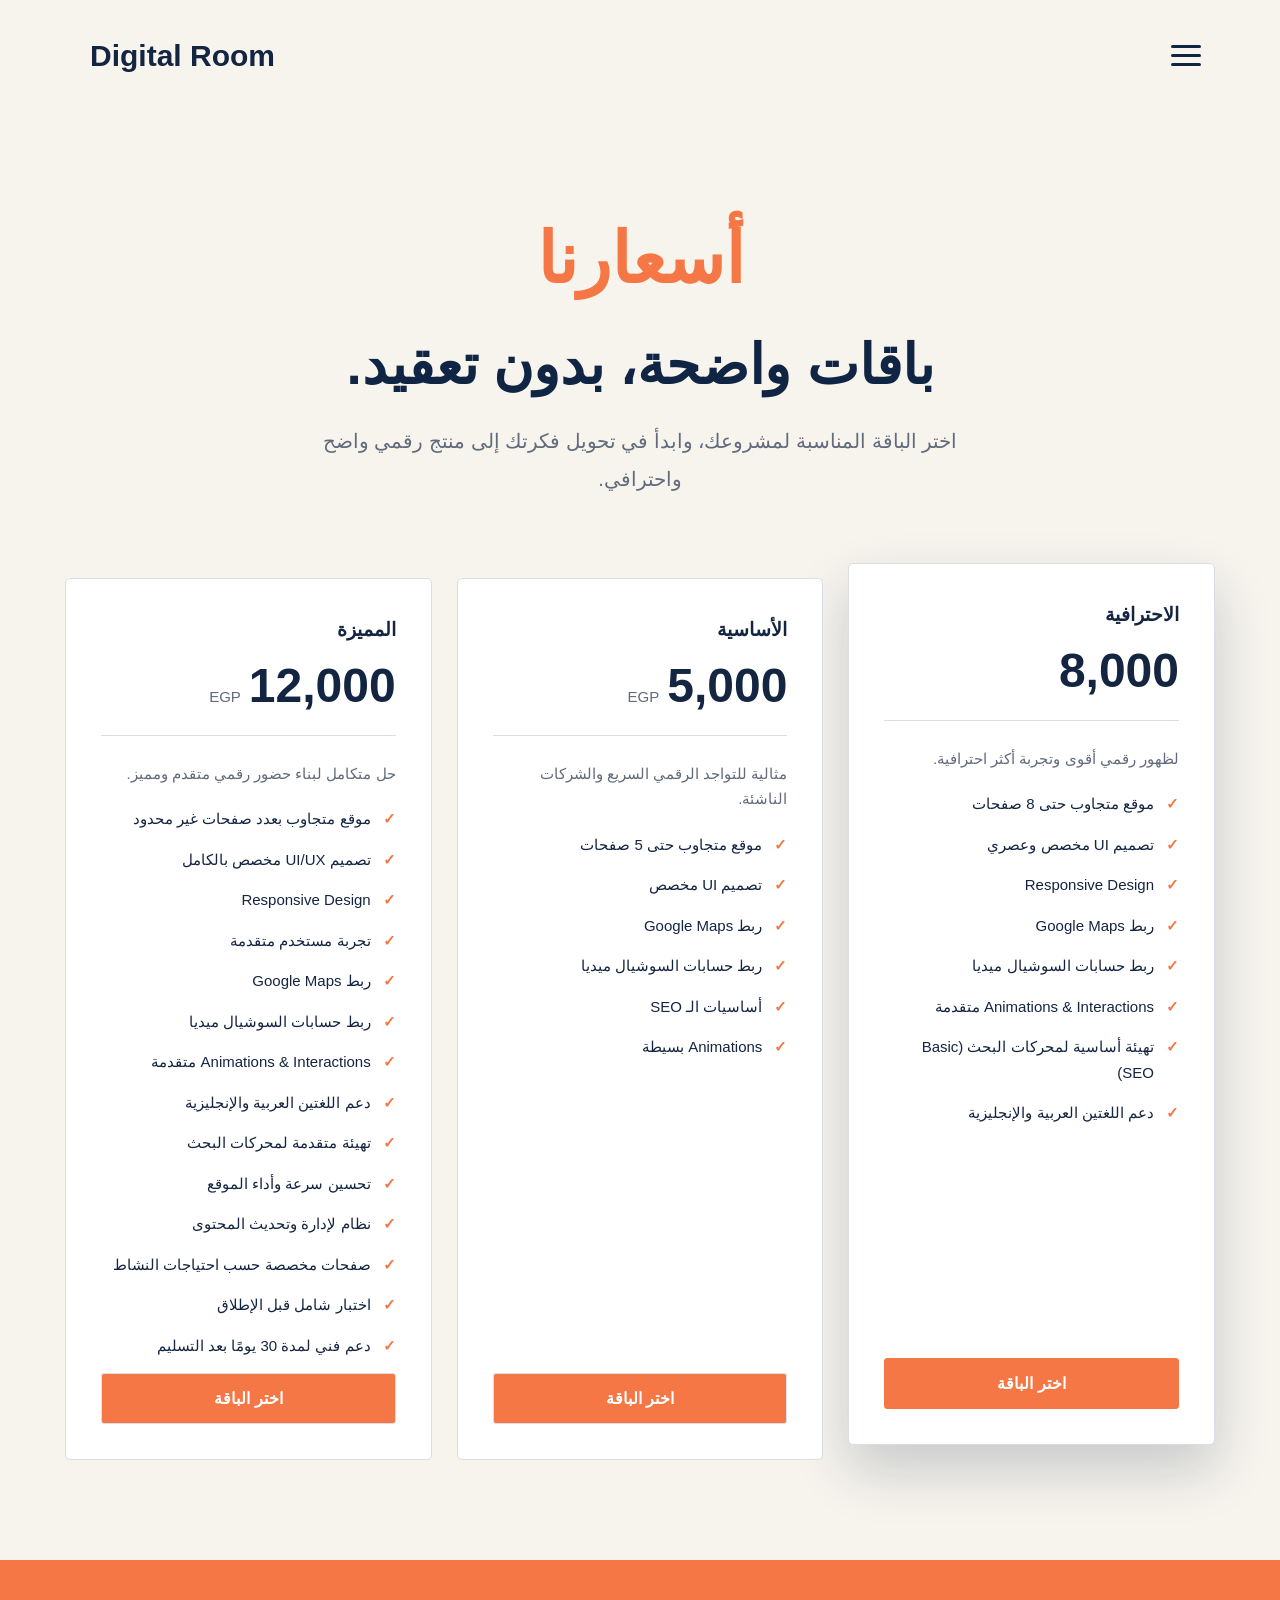
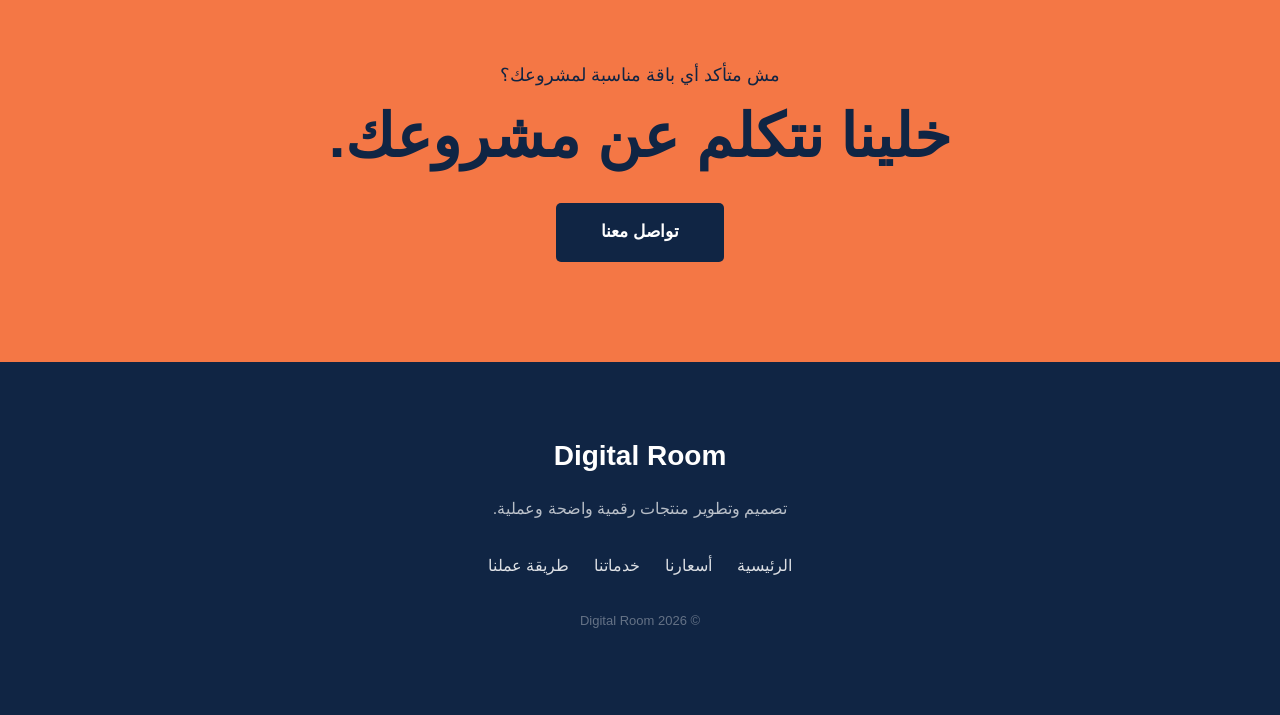
==== price.html @ cd864016 "Add files via upload" ====
<!DOCTYPE html>
<html lang="ar" dir="rtl">

<head>

    <meta charset="UTF-8">

    <meta
        name="viewport"
        content="width=device-width, initial-scale=1.0"
    >

    <title>الأسعار — Digital Room</title>

    <link
        rel="stylesheet"
        href="price.css"
    >

</head>


<body class="pricing-page">


    <header class="pricing-header">

        <div class="pricing-nav">

            <a
                href="index.html"
                class="logo"
            >
                Digital Room
            </a>


            <button
                class="menu-btn"
                id="menuBtn"
                aria-label="فتح القائمة"
            >

                <span></span>
                <span></span>
                <span></span>

            </button>

        </div>


        <nav
            class="mobile-menu"
            id="mobileMenu"
        >

            <a href="index.html">
                الرئيسية
            </a>

            <a href="index.html#services">
                خدماتنا
            </a>

            <a href="index.html#services">
                طريقة عملنا
            </a>

            <a href="price.html">
                أسعارنا
            </a>

            <a href="index.html#footer-social">
                تواصل معنا
            </a>

        </nav>

    </header>


    <main>


        <section class="pricing-hero">

            <p class="section-label">
                أسعارنا
            </p>


            <h1>
                باقات واضحة، بدون تعقيد.
            </h1>


            <p class="pricing-description">
                اختر الباقة المناسبة لمشروعك، وابدأ في تحويل فكرتك
                إلى منتج رقمي واضح واحترافي.
            </p>

        </section>


        <section class="pricing-section">

            <div class="pricing-container">


                <!-- الباقة الاحترافية - الأولى -->

                <article class="pricing-card featured">

                    <div class="card-top">

                        <span class="plan-name">
                            الاحترافية
                        </span>


                        <div class="price">

                            <strong>
                                8,000
                            </strong>

                            <span>
                                EGP
                            </span>

                        </div>

                    </div>


                    <div class="card-content">

                        <p class="card-description">
                            لظهور رقمي أقوى وتجربة أكثر احترافية.
                        </p>


                        <ul>

                            <li>
                                موقع متجاوب حتى 8 صفحات
                            </li>

                            <li>
                                تصميم UI مخصص وعصري
                            </li>

                            <li>
                                Responsive Design
                            </li>

                            <li>
                                ربط Google Maps
                            </li>

                            <li>
                                ربط حسابات السوشيال ميديا
                            </li>

                            <li>
                                Animations &amp; Interactions متقدمة
                            </li>

                            <li>
                                تهيئة أساسية لمحركات البحث (Basic SEO)
                            </li>

                            <li>
                                دعم اللغتين العربية والإنجليزية
                            </li>

                        </ul>

                    </div>


                    <button
                        class="plan-btn"
                        data-plan="الباقة الاحترافية"
                    >
                        اختر الباقة
                    </button>

                </article>


                <!-- الباقة الأساسية - الثانية -->

                <article class="pricing-card">

                    <div class="card-top">

                        <span class="plan-name">
                            الأساسية
                        </span>


                        <div class="price">

                            <strong>
                                5,000
                            </strong>

                            <span>
                                EGP
                            </span>

                        </div>

                    </div>


                    <div class="card-content">

                        <p class="card-description">
                            مثالية للتواجد الرقمي السريع والشركات الناشئة.
                        </p>


                        <ul>

                            <li>
                                موقع متجاوب حتى 5 صفحات
                            </li>

                            <li>
                                تصميم UI مخصص
                            </li>

                            <li>
                                ربط Google Maps
                            </li>

                            <li>
                                ربط حسابات السوشيال ميديا
                            </li>

                            <li>
                                أساسيات الـ SEO
                            </li>

                            <li>
                                Animations بسيطة
                            </li>

                        </ul>

                    </div>


                    <button
                        class="plan-btn"
                        data-plan="الباقة الأساسية"
                    >
                        اختر الباقة
                    </button>

                </article>


                <!-- الباقة المميزة - الثالثة -->

                <article class="pricing-card">

                    <div class="card-top">

                        <span class="plan-name">
                            المميزة
                        </span>


                        <div class="price">

                            <strong>
                                12,000
                            </strong>

                            <span>
                                EGP
                            </span>

                        </div>

                    </div>


                    <div class="card-content">

                        <p class="card-description">
                            حل متكامل لبناء حضور رقمي متقدم ومميز.
                        </p>


                        <ul>

                            <li>
                                موقع متجاوب بعدد صفحات غير محدود
                            </li>

                            <li>
                                تصميم UI/UX مخصص بالكامل
                            </li>

                            <li>
                                Responsive Design
                            </li>

                            <li>
                                تجربة مستخدم متقدمة
                            </li>

                            <li>
                                ربط Google Maps
                            </li>

                            <li>
                                ربط حسابات السوشيال ميديا
                            </li>

                            <li>
                                Animations &amp; Interactions متقدمة
                            </li>

                            <li>
                                دعم اللغتين العربية والإنجليزية
                            </li>

                            <li>
                                تهيئة متقدمة لمحركات البحث
                            </li>

                            <li>
                                تحسين سرعة وأداء الموقع
                            </li>

                            <li>
                                نظام لإدارة وتحديث المحتوى
                            </li>

                            <li>
                                صفحات مخصصة حسب احتياجات النشاط
                            </li>

                            <li>
                                اختبار شامل قبل الإطلاق
                            </li>

                            <li>
                                دعم فني لمدة 30 يومًا بعد التسليم
                            </li>

                        </ul>

                    </div>


                    <button
                        class="plan-btn"
                        data-plan="الباقة المميزة"
                    >
                        اختر الباقة
                    </button>

                </article>


            </div>

        </section>


        <section class="pricing-cta">

            <div>

                <p>
                    مش متأكد أي باقة مناسبة لمشروعك؟
                </p>


                <h2>
                    خلينا نتكلم عن مشروعك.
                </h2>


                <a
                    href="index.html#footer-social"
                    class="cta-button"
                >
                    تواصل معنا
                </a>

            </div>

        </section>


    </main>


    <footer class="pricing-footer">

        <h3>
            Digital Room
        </h3>


        <p>
            تصميم وتطوير منتجات رقمية واضحة وعملية.
        </p>


        <div class="footer-links">

            <a href="index.html">
                الرئيسية
            </a>

            <a href="price.html">
                أسعارنا
            </a>

            <a href="index.html#services">
                خدماتنا
            </a>

            <a href="index.html#process">
                طريقة عملنا
            </a>

        </div>


        <p class="copyright">
            © 2026 Digital Room
        </p>

    </footer>


    <div
        class="modal"
        id="planModal"
    >

        <div class="modal-box">


            <button
                class="close-modal"
                id="closeModal"
                aria-label="إغلاق"
            >
                ×
            </button>


            <p class="section-label">
                اختيارك
            </p>


            <h2 id="selectedPlan">
                الباقة
            </h2>


            <p>
                ممتاز! ابدأ معنا وسنتواصل معك لمناقشة تفاصيل مشروعك.
            </p>


            <a
                href="index.html#footer-social"
                class="modal-button"
            >
                تواصل معنا
            </a>

        </div>

    </div>


    <script src="price.js"></script>

</body>

</html>
---- price.css ----
:root {
    --navy: #102544;
    --navy-light: #19375f;
    --orange: #f47745;
    --cream: #f7f4ee;
    --card: #ffffff;
    --text: #142542;
    --muted: #626b7b;
    --border: #d9dde4;
}

.pricing-page {
    margin: 0;
    padding: 0;

    background: var(--cream);

    color: var(--text);

    font-family:
        Arial,
        "Tahoma",
        sans-serif;

    line-height: 1.7;
}

.pricing-page *,
.pricing-page *::before,
.pricing-page *::after {
    box-sizing: border-box;
}

.pricing-page a {
    text-decoration: none;
    color: inherit;
}

.pricing-page button {
    font-family: inherit;
}

.pricing-header {
    background: var(--cream);

    position: relative;
    z-index: 50;
}

.pricing-nav {
    max-width: 1200px;

    margin: auto;

    min-height: 110px;

    padding: 0 30px;

    display: flex;

    align-items: center;

    justify-content: space-between;

    direction: ltr;
}

.logo {
    font-size: 30px;

    font-weight: 800;

    color: var(--navy);
    margin-left: 20px;
}

.menu-btn {
    width: 48px;
    height: 48px;

    border: 0;

    background: transparent;

    cursor: pointer;

    display: flex;

    flex-direction: column;

    justify-content: center;

    gap: 6px;

    align-items: center;
}

.menu-btn span {
    width: 30px;
    height: 3px;

    background: var(--navy);

    border-radius: 5px;

    transition: .3s;
}

.menu-btn.active span:nth-child(1) {
    transform: translateY(9px) rotate(45deg);
}

.menu-btn.active span:nth-child(2) {
    opacity: 0;
}

.menu-btn.active span:nth-child(3) {
    transform: translateY(-9px) rotate(-45deg);
}

.mobile-menu {
    position: absolute;

    top: 100%;

    right: 20px;

    width: 320px;
height: 320px;
    padding: 25px 30px 15px;

    background: var(--navy);

    border-radius: 18px;

    box-shadow:
        0 20px 50px rgba(0,0,0,.12);

    display: flex;

    flex-direction: column;

    gap: 8px;

    opacity: 0;

    visibility: hidden;

    transform: translateY(-15px);

    transition: .3s;
}

.mobile-menu.open {
    opacity: 1;

    visibility: visible;

    transform: translateY(0);
}

.mobile-menu a {
    padding: 12px 15px;
text-align: left;
font-weight: 800;
font-size: 20px;
    color: white;

    border-radius: 10px;

    font-size: 17px;
}

.mobile-menu a:hover {
    background: transparent;
}

.pricing-hero {
    max-width: 1000px;

    margin: auto;

    text-align: center;

    padding:
        90px 25px
        60px;
}

.section-label {
    color: var(--orange);

    font-size: 70px;

    font-weight: 700;

    margin: 0 0 15px;
}

.pricing-hero h1 {
    margin: 0;

    color: var(--navy);

    font-size: clamp(30px, 6vw, 55px);

    line-height: 1.15;

    font-weight: 800;
}

.pricing-description {
    max-width: 650px;

    margin:
        25px auto
        0;

    color: var(--muted);

    font-size: 20px;

    line-height: 1.9;
}

.pricing-section {
    padding:
        20px
        30px
        100px;
}

.pricing-container {
    max-width: 1150px;

    margin: auto;

    display: grid;

    grid-template-columns:
        repeat(3, 1fr);

    align-items: stretch;

    gap: 25px;
}

.pricing-card {
    position: relative;

    background: var(--card);

    border: 1px solid var(--border);

    border-radius: 5px;

    padding: 35px;

    min-height: 570px;

    display: flex;

    flex-direction: column;

    transition:
        transform .3s ease,
        box-shadow .3s ease;
}

.pricing-card:hover {
    transform: translateY(-8px);

    background: var(--navy);

    color: white;

    box-shadow:
        0 20px 45px rgba(16,37,68,.12);
}

.pricing-card.featured {
    background: white;

    color: var(--text);

    border:
        1px solid
        var(--border);

    transform: translateY(-15px);

    box-shadow:
        0 25px 55px rgba(16,37,68,.2);
}

.pricing-card.featured:hover {
    transform: translateY(-22px);
}

.popular {
    position: absolute;

    top: 20px;

    left: 20px;

    background: var(--orange);

    color: white;

    padding:
        5px
        12px;

    border-radius: 4px;

    font-size: 13px;

    font-weight: 700;
}

.card-top {
    padding-bottom: 25px;

    border-bottom: 1px solid var(--border);
}

.featured .card-top {
   border-bottom: 1px solid var(--border);
}

.plan-name {
    display: block;

    font-size: 19px;

    font-weight: 700;

    margin-bottom: 15px;
}

.price {
    display: flex;

    align-items: baseline;

    gap: 8px;
}

.price strong {
    font-size: 48px;

    line-height: 1;

    font-weight: 800;
}

.price span {
    color: var(--muted);

    font-size: 15px;
}

.featured .price span {
    color:
        rgba(255,255,255,.65);
}

.card-content {
    flex: 1;

    padding-top: 25px;
}

.card-description {
    color: var(--muted);

    font-size: 15px;

    margin:
        0
        0
        20px;

    opacity: 1;
    visibility: visible;
}

.featured .card-description {
    color: var(--muted);
    opacity: 1;
    visibility: visible;
}

.card-content ul {
    margin: 0;

    padding: 0;

    list-style: none;
}

.card-content li {
    position: relative;

    padding-right: 25px;

    margin-bottom: 15px;

    font-size: 15px;
}

.card-content li::before {
    content: "✓";

    position: absolute;

    right: 0;

    color: var(--orange);

    font-weight: 800;
}

.plan-btn {
    width: 100%;

    border: 1px solid var(--border);

    background: var(--orange);

    color: white;

    padding: 15px;

    font-size: 16px;

    font-weight: 700;

    cursor: pointer;

    border-radius: 3px;

    transition: .3s;
}

.plan-btn:hover {
    background: var(--navy);

    color: white;

    border-color: var(--navy);
}

.featured .plan-btn {
    background: var(--orange);

    border-color: var(--orange);

    color: white;
}

.featured .plan-btn:hover {
    background: white;

    color: var(--navy);
}

.pricing-cta {
    background: var(--orange);

    padding:
        100px
        30px;

    text-align: center;
}

.pricing-cta p {
    margin: 0 0 10px;

    color: var(--navy);

    font-size: 18px;
}

.pricing-cta h2 {
    margin:
        0
        0
        30px;

    color: var(--navy);

    font-size:
        clamp(35px, 5vw, 60px);

    line-height: 1.2;
}

.cta-button {
    display: inline-flex;

    align-items: center;

    justify-content: center;

    padding:
        15px
        45px;

    background: var(--navy);

    color: white;

    border-radius: 5px;

    font-size: 17px;

    font-weight: 700;

    transition: .3s;
}

.cta-button:hover {
    transform: translateY(-3px);

    box-shadow:
        0 10px 25px
        rgba(207, 208, 209, 0.25);
}

.pricing-footer {
    background: var(--navy);

    color: white;

    text-align: center;

    padding:
        70px
        30px;
}

.pricing-footer h3 {
    font-size: 28px;

    margin:
        0
        0
        10px;
}

.pricing-footer > p {
    color:
        rgba(255,255,255,.7);
}

.footer-links {
    display: flex;

    justify-content: center;

    flex-wrap: wrap;

    gap: 25px;

    margin:
        30px
        0;
}

.footer-links a {
    color:
        rgba(255,255,255,.85);
}

.footer-links a:hover {
    color: var(--orange);
}

.copyright {
    font-size: 13px;

    opacity: .5;
}

.modal {
    position: fixed;

    inset: 0;

    background:
        rgba(8,20,38,.7);

    display: flex;

    align-items: center;

    justify-content: center;

    padding: 20px;

    opacity: 0;

    visibility: hidden;

    transition: .3s;

    z-index: 100;
}

.modal.show {
    opacity: 1;

    visibility: visible;
}

.modal-box {
    position: relative;

    width: 100%;

    max-width: 480px;

    background: var(--cream);

    border-radius: 20px;

    padding: 50px 35px;

    text-align: center;

    transform: translateY(20px);

    transition: .3s;
}

.modal.show .modal-box {
    transform: translateY(0);
}

.modal-box h2 {
    color: var(--navy);

    font-size: 35px;

    margin: 10px 0;
}

.modal-box p:not(.section-label) {
    color: var(--muted);

    font-size: 17px;

    margin-bottom: 25px;
}

.close-modal {
    position: absolute;

    top: 15px;

    left: 20px;

    width: 40px;

    height: 40px;

    border: 0;

    background: transparent;

    font-size: 30px;

    cursor: pointer;

    color: var(--navy);
}

.modal-button {
    display: inline-block;

    background: var(--orange);

    color: white;

    padding:
        13px
        35px;

    border-radius: 5px;

    font-weight: 700;
}

@media (max-width: 900px) {

    .pricing-container {
        grid-template-columns: 1fr;

        max-width: 550px;
    }

    .pricing-card.featured {
        transform: none;

        order: -1;
    }

    .pricing-card.featured:hover {
        transform: translateY(-8px);
    }

}

@media (max-width: 600px) {

    .pricing-nav {
        min-height: 85px;

        padding:
            0
            20px;

        direction: ltr;
    }

    .logo {
        font-size: 25px;
    }

    .pricing-hero {
        padding:
            60px
            20px
            40px;
    }

    .pricing-hero h1 {
        font-size: 40px;
    }

    .pricing-description {
        font-size: 16px;
    }

    .pricing-section {
        padding:
            10px
            20px
            70px;
    }

    .pricing-card {
        padding: 28px;

        min-height: auto;
    }

    .price strong {
        font-size: 42px;
    }

    .pricing-cta {
        padding:
            75px
            20px;
    }

    .pricing-footer {
        padding:
            55px
            20px;
    }

}

.cta-button,
.cta-button:hover,
.cta-button:focus,
.cta-button:active {
    color: #fff !important;
    text-decoration: none;
}
.pricing-card.featured:hover {
    background: var(--navy);
    color: white;
    transform: translateY(-8px);
}

.pricing-card.featured:hover .card-description {
    color: white;
}

.pricing-card.featured:hover .price span {
    color: rgba(255,255,255,.7);
}

.pricing-card.featured:hover .card-top {
    border-color: rgba(255,255,255,.18);
}
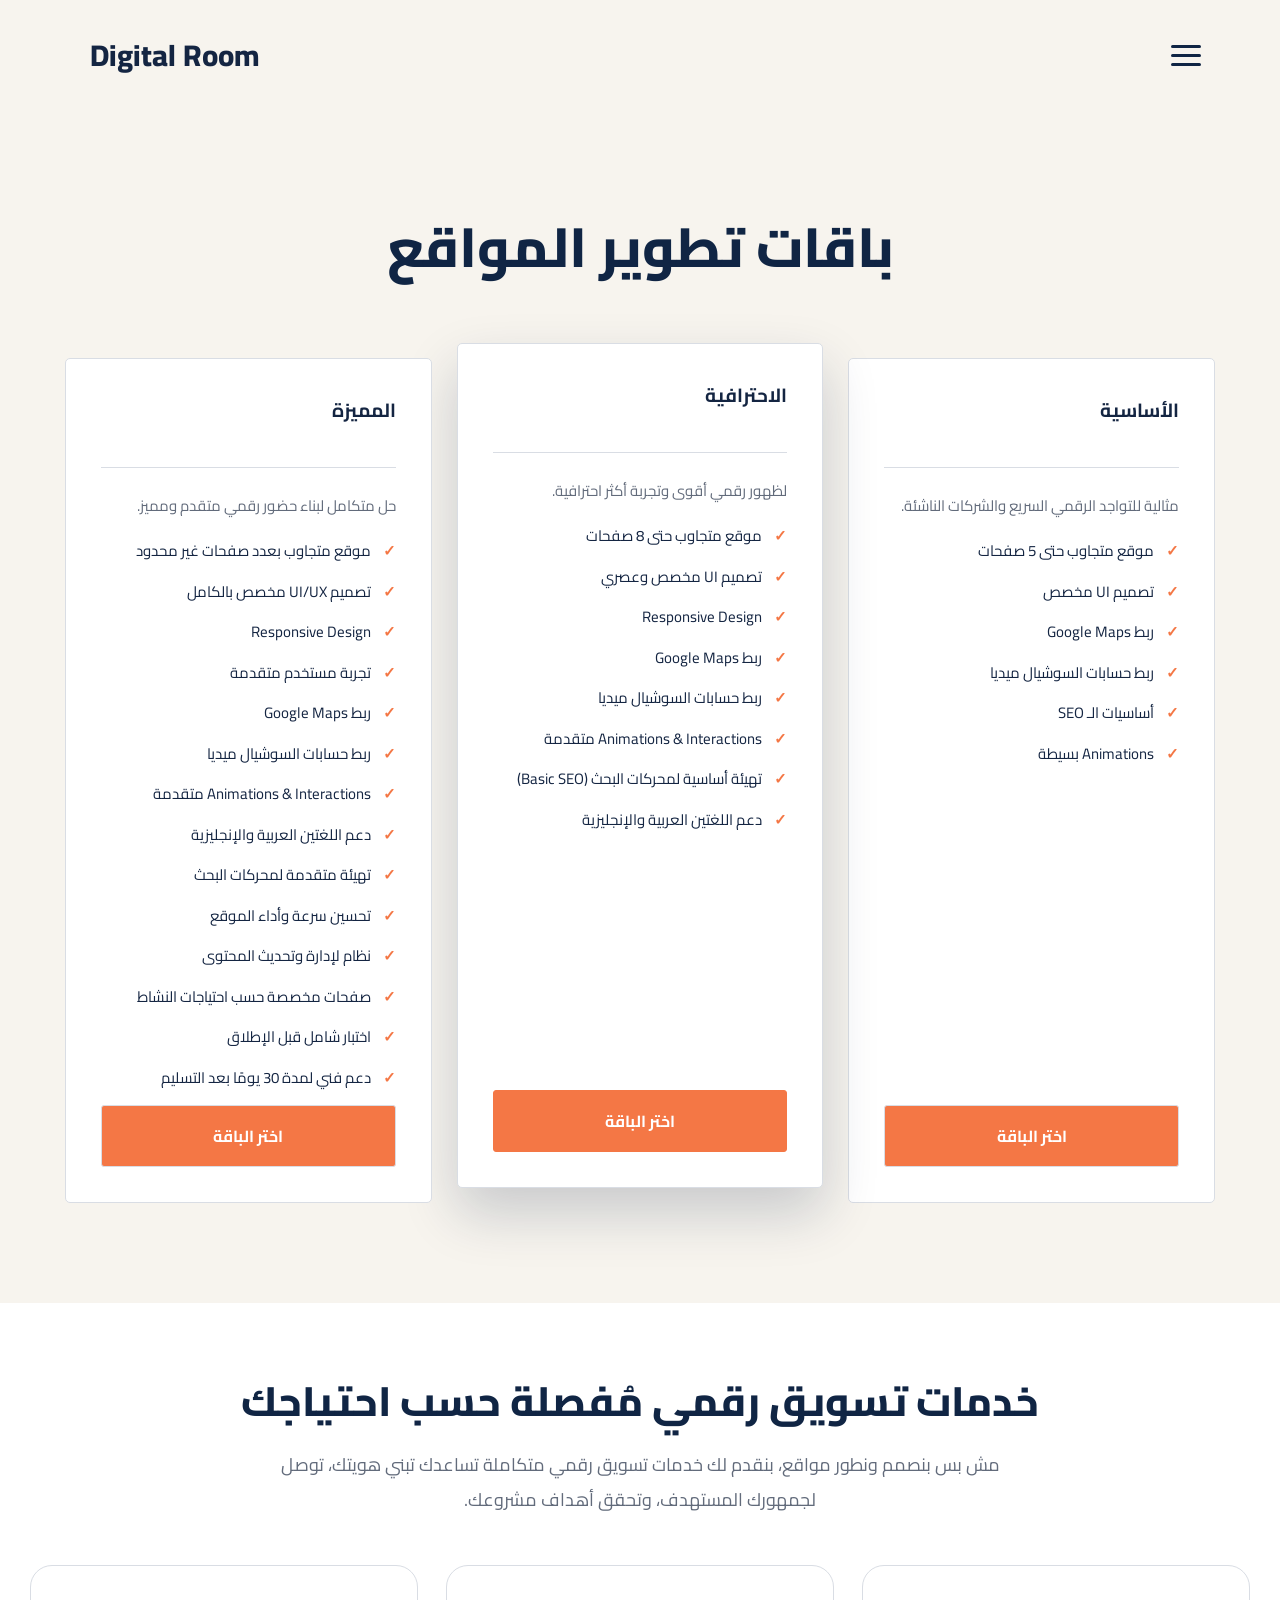
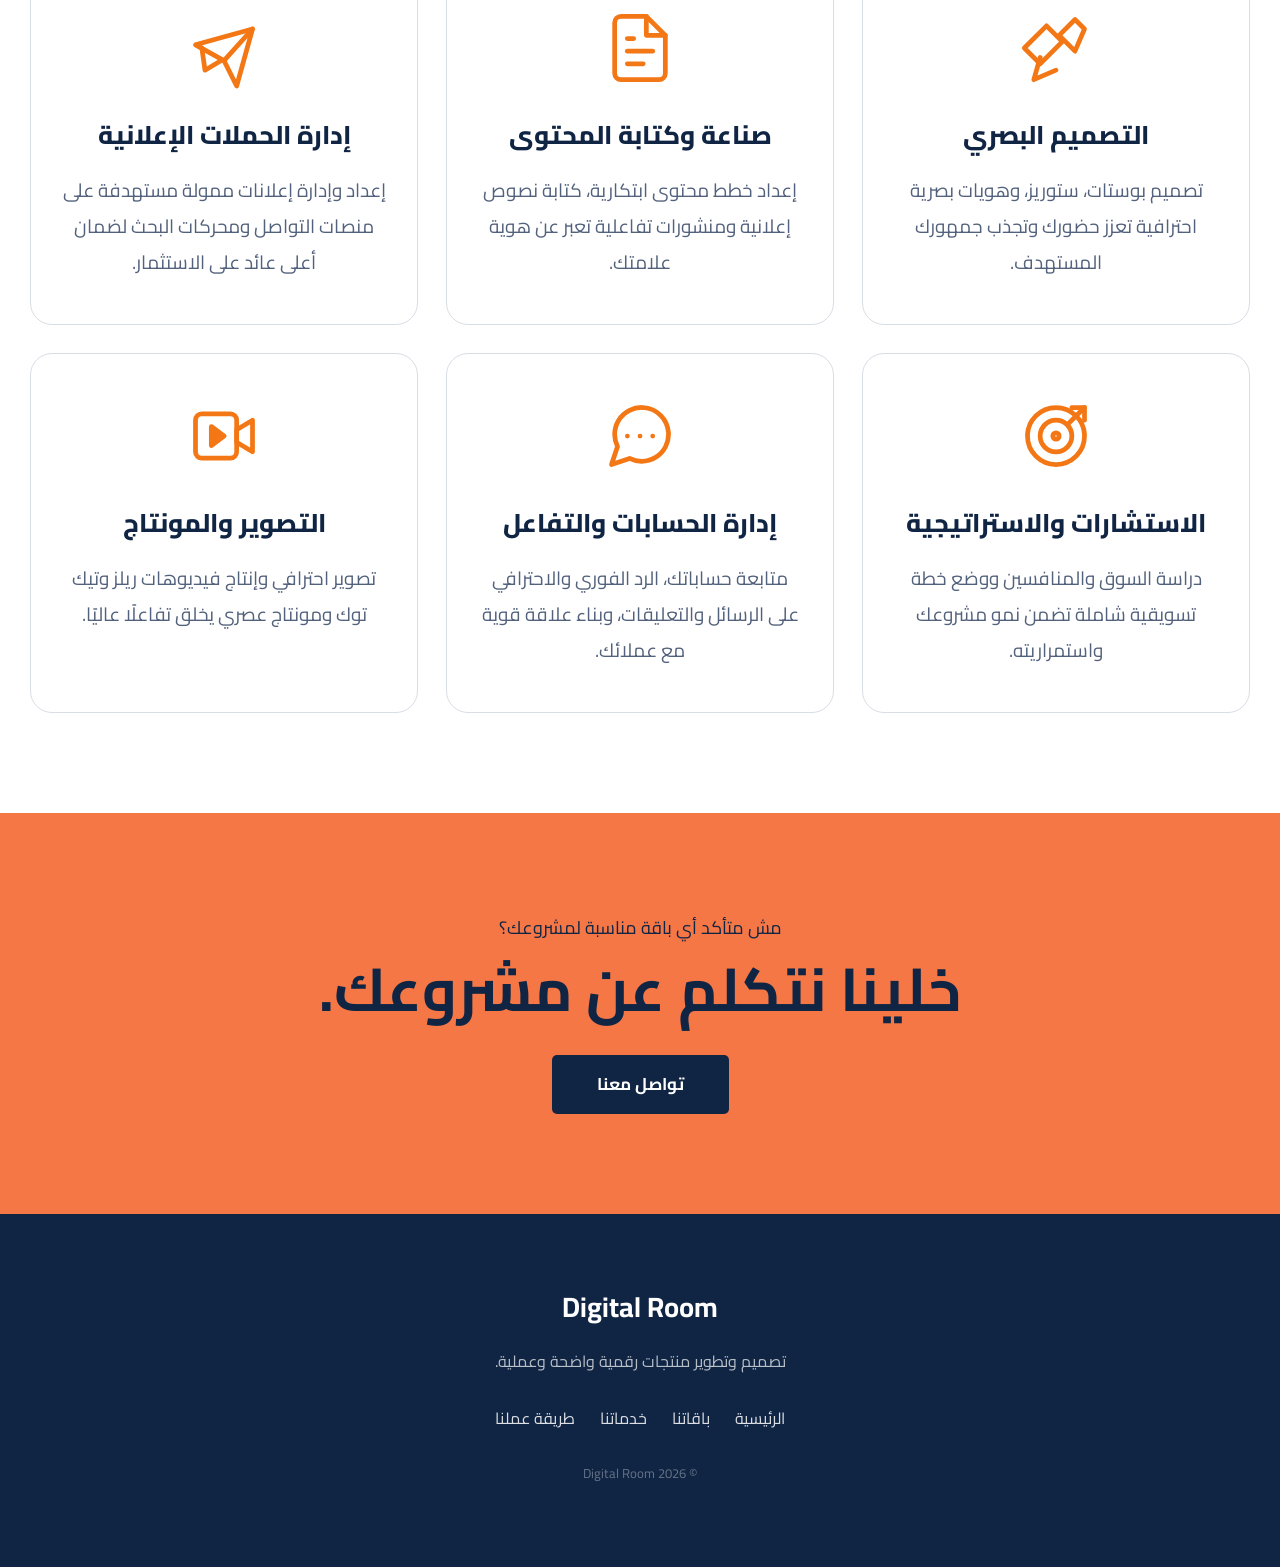
==== commit 992dbe22: "Update price.html" ====
--- a/price.html
+++ b/price.html
@@ -1,457 +1,316 @@
 <!DOCTYPE html>
 <html lang="ar" dir="rtl">
-
 <head>
-
     <meta charset="UTF-8">
-
-    <meta
-        name="viewport"
-        content="width=device-width, initial-scale=1.0"
+    <meta name="viewport" content="width=device-width, initial-scale=1.0">
+    <title>الباقات — Digital Room</title>
+    <!-- نفس الخط الموجود في الصفحة الرئيسية: Cairo -->
+    <link rel="preconnect" href="https://fonts.googleapis.com">
+    <link rel="preconnect" href="https://fonts.gstatic.com" crossorigin>
+    <link
+        href="https://fonts.googleapis.com/css2?family=Cairo:wght@400;500;600;700;800;900&display=swap"
+        rel="stylesheet"
     >
-
-    <title>الأسعار — Digital Room</title>
-
-    <link
-        rel="stylesheet"
-        href="price.css"
-    >
-
+    <link rel="stylesheet" href="price.css">
+    <!-- توحيد الخط في الصفحة كلها -->
+    <style>
+        .pricing-page,
+        .pricing-page * {
+            font-family: 'Cairo', sans-serif;
+        }
+    </style>
 </head>
-
-
 <body class="pricing-page">
-
-
+    <!-- Header -->
     <header class="pricing-header">
-
         <div class="pricing-nav">
-
-            <a
-                href="index.html"
-                class="logo"
-            >
+            <a href="index.html" class="logo">
                 Digital Room
             </a>
-
-
             <button
                 class="menu-btn"
                 id="menuBtn"
                 aria-label="فتح القائمة"
+                aria-expanded="false"
             >
-
                 <span></span>
                 <span></span>
                 <span></span>
-
             </button>
-
         </div>
-
-
-        <nav
-            class="mobile-menu"
-            id="mobileMenu"
-        >
-
-            <a href="index.html">
-                الرئيسية
-            </a>
-
-            <a href="index.html#services">
-                خدماتنا
-            </a>
-
-            <a href="index.html#services">
-                طريقة عملنا
-            </a>
-
-            <a href="price.html">
-                أسعارنا
-            </a>
-
-            <a href="index.html#footer-social">
-                تواصل معنا
-            </a>
-
+        <nav class="mobile-menu" id="mobileMenu">
+            <a href="index.html">الرئيسية</a>
+            <a href="index.html#services">خدماتنا</a>
+            <a href="index.html#process">طريقة عملنا</a>
+            <a href="price.html">باقاتنا</a>
+            <a href="index.html#footer-social">تواصل معنا</a>
         </nav>
-
     </header>
-
-
     <main>
-
-
+        <!-- عنوان صفحة الباقات -->
         <section class="pricing-hero">
-
-            <p class="section-label">
-                أسعارنا
-            </p>
-
-
+            <p class="section-label"></p>
             <h1>
-                باقات واضحة، بدون تعقيد.
+                باقات تطوير المواقع
             </h1>
-
-
-            <p class="pricing-description">
-                اختر الباقة المناسبة لمشروعك، وابدأ في تحويل فكرتك
-                إلى منتج رقمي واضح واحترافي.
-            </p>
-
         </section>
-
-
+        <!-- باقات تطوير المواقع -->
         <section class="pricing-section">
-
             <div class="pricing-container">
-
-
-                <!-- الباقة الاحترافية - الأولى -->
-
+                <!-- الباقة الأساسية -->
+                <article class="pricing-card">
+                    <div class="card-top">
+                        <span class="plan-name">الأساسية</span>
+                    </div>
+                    <div class="card-content">
+                        <p class="card-description">
+                            مثالية للتواجد الرقمي السريع والشركات الناشئة.
+                        </p>
+                        <ul>
+                            <li>موقع متجاوب حتى 5 صفحات</li>
+                            <li>تصميم UI مخصص</li>
+                            <li>ربط Google Maps</li>
+                            <li>ربط حسابات السوشيال ميديا</li>
+                            <li>أساسيات الـ SEO</li>
+                            <li>Animations بسيطة</li>
+                        </ul>
+                    </div>
+                    <button class="plan-btn" data-plan="الباقة الأساسية">
+                        اختر الباقة
+                    </button>
+                </article>
+                <!-- الباقة الاحترافية -->
                 <article class="pricing-card featured">
-
                     <div class="card-top">
-
-                        <span class="plan-name">
-                            الاحترافية
-                        </span>
-
-
-                        <div class="price">
-
-                            <strong>
-                                8,000
-                            </strong>
-
-                            <span>
-                                EGP
-                            </span>
-
-                        </div>
-
-                    </div>
-
-
+                        <span class="plan-name">الاحترافية</span>
+                    </div>
                     <div class="card-content">
-
                         <p class="card-description">
                             لظهور رقمي أقوى وتجربة أكثر احترافية.
                         </p>
-
-
                         <ul>
-
-                            <li>
-                                موقع متجاوب حتى 8 صفحات
-                            </li>
-
-                            <li>
-                                تصميم UI مخصص وعصري
-                            </li>
-
-                            <li>
-                                Responsive Design
-                            </li>
-
-                            <li>
-                                ربط Google Maps
-                            </li>
-
-                            <li>
-                                ربط حسابات السوشيال ميديا
-                            </li>
-
-                            <li>
-                                Animations &amp; Interactions متقدمة
-                            </li>
-
-                            <li>
-                                تهيئة أساسية لمحركات البحث (Basic SEO)
-                            </li>
-
-                            <li>
-                                دعم اللغتين العربية والإنجليزية
-                            </li>
-
+                            <li>موقع متجاوب حتى 8 صفحات</li>
+                            <li>تصميم UI مخصص وعصري</li>
+                            <li>Responsive Design</li>
+                            <li>ربط Google Maps</li>
+                            <li>ربط حسابات السوشيال ميديا</li>
+                            <li>Animations &amp; Interactions متقدمة</li>
+                            <li>تهيئة أساسية لمحركات البحث (Basic SEO)</li>
+                            <li>دعم اللغتين العربية والإنجليزية</li>
                         </ul>
-
-                    </div>
-
-
-                    <button
-                        class="plan-btn"
-                        data-plan="الباقة الاحترافية"
-                    >
+                    </div>
+                    <button class="plan-btn" data-plan="الباقة الاحترافية">
                         اختر الباقة
                     </button>
-
                 </article>
-
-
-                <!-- الباقة الأساسية - الثانية -->
-
+                <!-- الباقة المميزة -->
                 <article class="pricing-card">
-
                     <div class="card-top">
-
-                        <span class="plan-name">
-                            الأساسية
-                        </span>
-
-
-                        <div class="price">
-
-                            <strong>
-                                5,000
-                            </strong>
-
-                            <span>
-                                EGP
-                            </span>
-
-                        </div>
-
-                    </div>
-
-
+                        <span class="plan-name">المميزة</span>
+                    </div>
                     <div class="card-content">
-
                         <p class="card-description">
-                            مثالية للتواجد الرقمي السريع والشركات الناشئة.
-                        </p>
-
-
+                            حل متكامل لبناء حضور رقمي متقدم ومميز.
+                        </p>
                         <ul>
-
-                            <li>
-                                موقع متجاوب حتى 5 صفحات
-                            </li>
-
-                            <li>
-                                تصميم UI مخصص
-                            </li>
-
-                            <li>
-                                ربط Google Maps
-                            </li>
-
-                            <li>
-                                ربط حسابات السوشيال ميديا
-                            </li>
-
-                            <li>
-                                أساسيات الـ SEO
-                            </li>
-
-                            <li>
-                                Animations بسيطة
-                            </li>
-
+                            <li>موقع متجاوب بعدد صفحات غير محدود</li>
+                            <li>تصميم UI/UX مخصص بالكامل</li>
+                            <li>Responsive Design</li>
+                            <li>تجربة مستخدم متقدمة</li>
+                            <li>ربط Google Maps</li>
+                            <li>ربط حسابات السوشيال ميديا</li>
+                            <li>Animations &amp; Interactions متقدمة</li>
+                            <li>دعم اللغتين العربية والإنجليزية</li>
+                            <li>تهيئة متقدمة لمحركات البحث</li>
+                            <li>تحسين سرعة وأداء الموقع</li>
+                            <li>نظام لإدارة وتحديث المحتوى</li>
+                            <li>صفحات مخصصة حسب احتياجات النشاط</li>
+                            <li>اختبار شامل قبل الإطلاق</li>
+                            <li>دعم فني لمدة 30 يومًا بعد التسليم</li>
                         </ul>
-
-                    </div>
-
-
-                    <button
-                        class="plan-btn"
-                        data-plan="الباقة الأساسية"
-                    >
+                    </div>
+                    <button class="plan-btn" data-plan="الباقة المميزة">
                         اختر الباقة
                     </button>
-
                 </article>
-
-
-                <!-- الباقة المميزة - الثالثة -->
-
-                <article class="pricing-card">
-
-                    <div class="card-top">
-
-                        <span class="plan-name">
-                            المميزة
-                        </span>
-
-
-                        <div class="price">
-
-                            <strong>
-                                12,000
-                            </strong>
-
-                            <span>
-                                EGP
-                            </span>
-
-                        </div>
-
-                    </div>
-
-
-                    <div class="card-content">
-
-                        <p class="card-description">
-                            حل متكامل لبناء حضور رقمي متقدم ومميز.
-                        </p>
-
-
-                        <ul>
-
-                            <li>
-                                موقع متجاوب بعدد صفحات غير محدود
-                            </li>
-
-                            <li>
-                                تصميم UI/UX مخصص بالكامل
-                            </li>
-
-                            <li>
-                                Responsive Design
-                            </li>
-
-                            <li>
-                                تجربة مستخدم متقدمة
-                            </li>
-
-                            <li>
-                                ربط Google Maps
-                            </li>
-
-                            <li>
-                                ربط حسابات السوشيال ميديا
-                            </li>
-
-                            <li>
-                                Animations &amp; Interactions متقدمة
-                            </li>
-
-                            <li>
-                                دعم اللغتين العربية والإنجليزية
-                            </li>
-
-                            <li>
-                                تهيئة متقدمة لمحركات البحث
-                            </li>
-
-                            <li>
-                                تحسين سرعة وأداء الموقع
-                            </li>
-
-                            <li>
-                                نظام لإدارة وتحديث المحتوى
-                            </li>
-
-                            <li>
-                                صفحات مخصصة حسب احتياجات النشاط
-                            </li>
-
-                            <li>
-                                اختبار شامل قبل الإطلاق
-                            </li>
-
-                            <li>
-                                دعم فني لمدة 30 يومًا بعد التسليم
-                            </li>
-
-                        </ul>
-
-                    </div>
-
-
-                    <button
-                        class="plan-btn"
-                        data-plan="الباقة المميزة"
-                    >
-                        اختر الباقة
-                    </button>
-
-                </article>
-
-
             </div>
-
         </section>
-
-
+        <!-- خدمات التسويق الرقمي -->
+        <section class="digital-marketing-section" dir="rtl">
+            <div class="marketing-container">
+                <div class="marketing-header">
+                    
+                    <h2>
+                        خدمات تسويق رقمي مُفصلة حسب احتياجك
+                    </h2>
+                    <p class="marketing-description">
+                        مش بس بنصمم ونطور مواقع، بنقدم لك خدمات تسويق رقمي
+                        متكاملة تساعدك تبني هويتك، توصل لجمهورك المستهدف،
+                        وتحقق أهداف مشروعك.
+                    </p>
+                </div>
+                <div class="marketing-grid">
+                    <!-- التصميم البصري -->
+                    <article class="marketing-card">
+                        <div class="marketing-icon">
+                            <svg xmlns="http://www.w3.org/2000/svg"
+                                viewBox="0 0 24 24" fill="none"
+                                stroke="currentColor" stroke-width="1.5"
+                                stroke-linecap="round" stroke-linejoin="round"
+                                aria-hidden="true">
+                                <path d="M12 19l-7 3 2-7"/>
+                                <path d="M18 13l-5-5 5-5 3 3z"/>
+                                <path d="M2 12l7-7 5 5-7 7z"/>
+                            </svg>
+                        </div>
+                        <h3>التصميم البصري</h3>
+                        <p>
+                            تصميم بوستات، ستوريز، وهويات بصرية احترافية
+                            تعزز حضورك وتجذب جمهورك المستهدف.
+                        </p>
+                    </article>
+                    <!-- صناعة وكتابة المحتوى -->
+                    <article class="marketing-card">
+                        <div class="marketing-icon">
+                            <svg xmlns="http://www.w3.org/2000/svg"
+                                viewBox="0 0 24 24" fill="none"
+                                stroke="currentColor" stroke-width="1.5"
+                                stroke-linecap="round" stroke-linejoin="round"
+                                aria-hidden="true">
+                                <path d="M14 2H6a2 2 0 0 0-2 2v16a2 2 0 0 0 2 2h12a2 2 0 0 0 2-2V8z"/>
+                                <path d="M14 2v6h6"/>
+                                <path d="M8 13h8"/>
+                                <path d="M8 17h5"/>
+                                <path d="M8 9h2"/>
+                            </svg>
+                        </div>
+                        <h3>صناعة وكتابة المحتوى</h3>
+                        <p>
+                            إعداد خطط محتوى ابتكارية، كتابة نصوص إعلانية
+                            ومنشورات تفاعلية تعبر عن هوية علامتك.
+                        </p>
+                    </article>
+                    <!-- إدارة الحملات الإعلانية -->
+                    <article class="marketing-card">
+                        <div class="marketing-icon">
+                            <svg xmlns="http://www.w3.org/2000/svg"
+                                viewBox="0 0 24 24" fill="none"
+                                stroke="currentColor" stroke-width="1.5"
+                                stroke-linecap="round" stroke-linejoin="round"
+                                aria-hidden="true">
+                                <path d="M3 11l18-5-5 18-4-8-9-5z"/>
+                                <path d="M12 16 21 6"/>
+                                <path d="M5 12l1 7 5-3"/>
+                            </svg>
+                        </div>
+                        <h3>إدارة الحملات الإعلانية</h3>
+                        <p>
+                            إعداد وإدارة إعلانات ممولة مستهدفة على منصات
+                            التواصل ومحركات البحث لضمان أعلى عائد على الاستثمار.
+                        </p>
+                    </article>
+                    <!-- الاستشارات والاستراتيجية -->
+                    <article class="marketing-card">
+                        <div class="marketing-icon">
+                            <svg xmlns="http://www.w3.org/2000/svg"
+                                viewBox="0 0 24 24" fill="none"
+                                stroke="currentColor" stroke-width="1.5"
+                                stroke-linecap="round" stroke-linejoin="round"
+                                aria-hidden="true">
+                                <circle cx="12" cy="12" r="9"/>
+                                <circle cx="12" cy="12" r="5"/>
+                                <circle cx="12" cy="12" r="1"/>
+                                <path d="m16 8 5-5"/>
+                                <path d="M17 3h4v4"/>
+                            </svg>
+                        </div>
+                        <h3>الاستشارات والاستراتيجية</h3>
+                        <p>
+                            دراسة السوق والمنافسين ووضع خطة تسويقية شاملة
+                            تضمن نمو مشروعك واستمراريته.
+                        </p>
+                    </article>
+                    <!-- إدارة الحسابات والتفاعل -->
+                    <article class="marketing-card">
+                        <div class="marketing-icon">
+                            <svg xmlns="http://www.w3.org/2000/svg"
+                                viewBox="0 0 24 24" fill="none"
+                                stroke="currentColor" stroke-width="1.5"
+                                stroke-linecap="round" stroke-linejoin="round"
+                                aria-hidden="true">
+                                <path d="M21 11.5a8.4 8.4 0 0 1-.9 3.8 8.5 8.5 0 0 1-7.6 4.7 8.4 8.4 0 0 1-3.8-.9L3 21l1.9-5.7a8.4 8.4 0 0 1-.9-3.8 8.5 8.5 0 0 1 4.7-7.6 8.4 8.4 0 0 1 3.8-.9h.5a8.5 8.5 0 0 1 8 8z"/>
+                                <path d="M8 12h.01"/>
+                                <path d="M12 12h.01"/>
+                                <path d="M16 12h.01"/>
+                            </svg>
+                        </div>
+                        <h3>إدارة الحسابات والتفاعل</h3>
+                        <p>
+                            متابعة حساباتك، الرد الفوري والاحترافي على الرسائل
+                            والتعليقات، وبناء علاقة قوية مع عملائك.
+                        </p>
+                    </article>
+                    <!-- التصوير والمونتاج -->
+                    <article class="marketing-card">
+                        <div class="marketing-icon">
+                            <svg xmlns="http://www.w3.org/2000/svg"
+                                viewBox="0 0 24 24" fill="none"
+                                stroke="currentColor" stroke-width="1.5"
+                                stroke-linecap="round" stroke-linejoin="round"
+                                aria-hidden="true">
+                                <rect x="3" y="5" width="13" height="14" rx="2"/>
+                                <path d="m16 10 5-3v10l-5-3z"/>
+                                <path d="m8 9 4 3-4 3z" fill="currentColor"/>
+                            </svg>
+                        </div>
+                        <h3>التصوير والمونتاج</h3>
+                        <p>
+                            تصوير احترافي وإنتاج فيديوهات ريلز وتيك توك
+                            ومونتاج عصري يخلق تفاعلًا عاليًا.
+                        </p>
+                    </article>
+                </div>
+            </div>
+        </section>
+        <!-- التواصل -->
         <section class="pricing-cta">
-
             <div>
-
                 <p>
                     مش متأكد أي باقة مناسبة لمشروعك؟
                 </p>
-
-
                 <h2>
                     خلينا نتكلم عن مشروعك.
                 </h2>
-
-
-                <a
-                    href="index.html#footer-social"
-                    class="cta-button"
-                >
+                <a href="index.html#footer-social" class="cta-button">
                     تواصل معنا
                 </a>
-
             </div>
-
         </section>
-
-
     </main>
-
-
+    <!-- Footer -->
     <footer class="pricing-footer">
-
-        <h3>
-            Digital Room
-        </h3>
-
-
+        <h3>Digital Room</h3>
         <p>
             تصميم وتطوير منتجات رقمية واضحة وعملية.
         </p>
-
-
         <div class="footer-links">
-
-            <a href="index.html">
-                الرئيسية
-            </a>
-
-            <a href="price.html">
-                أسعارنا
-            </a>
-
-            <a href="index.html#services">
-                خدماتنا
-            </a>
-
-            <a href="index.html#process">
-                طريقة عملنا
-            </a>
-
+            <a href="index.html">الرئيسية</a>
+            <a href="price.html">باقاتنا</a>
+            <a href="index.html#services">خدماتنا</a>
+            <a href="index.html#process">طريقة عملنا</a>
         </div>
-
-
         <p class="copyright">
             © 2026 Digital Room
         </p>
-
     </footer>
-
-
-    <div
-        class="modal"
-        id="planModal"
-    >
-
-        <div class="modal-box">
-
-
+    <!-- نافذة اختيار الباقة -->
+    <div class="modal" id="planModal" aria-hidden="true">
+        <div
+            class="modal-box"
+            role="dialog"
+            aria-modal="true"
+            aria-labelledby="selectedPlan"
+        >
             <button
                 class="close-modal"
                 id="closeModal"
@@ -459,37 +318,20 @@
             >
                 ×
             </button>
-
-
             <p class="section-label">
                 اختيارك
             </p>
-
-
             <h2 id="selectedPlan">
                 الباقة
             </h2>
-
-
             <p>
                 ممتاز! ابدأ معنا وسنتواصل معك لمناقشة تفاصيل مشروعك.
             </p>
-
-
-            <a
-                href="index.html#footer-social"
-                class="modal-button"
-            >
+            <a href="index.html#footer-social" class="modal-button">
                 تواصل معنا
             </a>
-
         </div>
-
     </div>
-
-
     <script src="price.js"></script>
-
 </body>
-
-</html>+</html>
--- a/price.css
+++ b/price.css
@@ -1,16 +1,27 @@
 :root {
+
     --navy: #102544;
+
     --navy-light: #19375f;
+
     --orange: #f47745;
+
     --cream: #f7f4ee;
+
     --card: #ffffff;
+
     --text: #142542;
+
     --muted: #626b7b;
+
     --border: #d9dde4;
+
 }
 
 .pricing-page {
+
     margin: 0;
+
     padding: 0;
 
     background: var(--cream);
@@ -18,36 +29,53 @@
     color: var(--text);
 
     font-family:
+
         Arial,
+
         "Tahoma",
+
         sans-serif;
 
     line-height: 1.7;
+
 }
 
 .pricing-page *,
+
 .pricing-page *::before,
+
 .pricing-page *::after {
+
     box-sizing: border-box;
+
 }
 
 .pricing-page a {
+
     text-decoration: none;
+
     color: inherit;
+
 }
 
 .pricing-page button {
+
     font-family: inherit;
+
 }
 
 .pricing-header {
+
     background: var(--cream);
 
     position: relative;
+
     z-index: 50;
+
 }
 
 .pricing-nav {
+
     max-width: 1200px;
 
     margin: auto;
@@ -63,19 +91,25 @@
     justify-content: space-between;
 
     direction: ltr;
+
 }
 
 .logo {
+
     font-size: 30px;
 
     font-weight: 800;
 
     color: var(--navy);
+
     margin-left: 20px;
+
 }
 
 .menu-btn {
+
     width: 48px;
+
     height: 48px;
 
     border: 0;
@@ -93,10 +127,13 @@
     gap: 6px;
 
     align-items: center;
+
 }
 
 .menu-btn span {
+
     width: 30px;
+
     height: 3px;
 
     background: var(--navy);
@@ -104,36 +141,48 @@
     border-radius: 5px;
 
     transition: .3s;
+
 }
 
 .menu-btn.active span:nth-child(1) {
+
     transform: translateY(9px) rotate(45deg);
+
 }
 
 .menu-btn.active span:nth-child(2) {
+
     opacity: 0;
+
 }
 
 .menu-btn.active span:nth-child(3) {
+
     transform: translateY(-9px) rotate(-45deg);
+
 }
 
 .mobile-menu {
+
     position: absolute;
 
     top: 100%;
 
-    right: 20px;
-
-    width: 320px;
+    right: 48px;
+    top: 92px;
+
+  width: min(330px, calc(100vw - 48px));
+
 height: 320px;
+
     padding: 25px 30px 15px;
 
     background: var(--navy);
 
-    border-radius: 18px;
+    border-radius: 20px;
 
     box-shadow:
+
         0 20px 50px rgba(0,0,0,.12);
 
     display: flex;
@@ -149,33 +198,45 @@
     transform: translateY(-15px);
 
     transition: .3s;
+
 }
 
 .mobile-menu.open {
+
     opacity: 1;
 
     visibility: visible;
 
     transform: translateY(0);
+
 }
 
 .mobile-menu a {
+
     padding: 12px 15px;
+
 text-align: left;
+
 font-weight: 800;
+
 font-size: 20px;
+
     color: white;
 
     border-radius: 10px;
 
     font-size: 17px;
+
 }
 
 .mobile-menu a:hover {
+
     background: transparent;
+
 }
 
 .pricing-hero {
+
     max-width: 1000px;
 
     margin: auto;
@@ -183,11 +244,15 @@
     text-align: center;
 
     padding:
+
         90px 25px
+
         60px;
+
 }
 
 .section-label {
+
     color: var(--orange);
 
     font-size: 70px;
@@ -195,9 +260,11 @@
     font-weight: 700;
 
     margin: 0 0 15px;
+
 }
 
 .pricing-hero h1 {
+
     margin: 0;
 
     color: var(--navy);
@@ -207,596 +274,1016 @@
     line-height: 1.15;
 
     font-weight: 800;
+
 }
 
 .pricing-description {
+
     max-width: 650px;
 
     margin:
-        25px auto
+
+        25px auto;
+
+    color: var(--muted);
+
+    font-size: 60px;
+
+    font-weight: bold;
+
+    line-height: 1.9;
+
+}
+
+.pricing-section {
+
+    padding:
+
+        20px
+
+        30px
+
+        100px;
+
+}
+
+.pricing-container {
+
+    max-width: 1150px;
+
+    margin: auto;
+
+    display: grid;
+
+    grid-template-columns:
+
+        repeat(3, 1fr);
+
+    align-items: stretch;
+
+    gap: 25px;
+
+}
+
+.pricing-card {
+
+    position: relative;
+
+    background: var(--card);
+
+    border: 1px solid var(--border);
+
+    border-radius: 5px;
+
+    padding: 35px;
+
+    min-height: 570px;
+
+    display: flex;
+
+    flex-direction: column;
+
+    transition:
+
+        transform .3s ease,
+
+        box-shadow .3s ease;
+
+}
+
+.pricing-card:hover {
+
+    transform: translateY(-8px);
+
+    background: var(--navy);
+
+    color: white;
+
+    box-shadow:
+
+        0 20px 45px rgba(16,37,68,.12);
+
+}
+
+.pricing-card.featured {
+
+    background: white;
+
+    color: var(--text);
+
+    border:
+
+        1px solid
+
+        var(--border);
+
+    transform: translateY(-15px);
+
+    box-shadow:
+
+        0 25px 55px rgba(16,37,68,.2);
+
+}
+
+.pricing-card.featured:hover {
+
+    transform: translateY(-22px);
+
+}
+
+.popular {
+
+    position: absolute;
+
+    top: 20px;
+
+    left: 20px;
+
+    background: var(--orange);
+
+    color: white;
+
+    padding:
+
+        5px
+
+        12px;
+
+    border-radius: 4px;
+
+    font-size: 13px;
+
+    font-weight: 700;
+
+}
+
+.card-top {
+
+    padding-bottom: 25px;
+
+    border-bottom: 1px solid var(--border);
+
+}
+
+.featured .card-top {
+
+   border-bottom: 1px solid var(--border);
+
+}
+
+.plan-name {
+
+    display: block;
+
+    font-size: 19px;
+
+    font-weight: 700;
+
+    margin-bottom: 15px;
+
+}
+
+.price {
+
+    display: flex;
+
+    align-items: baseline;
+
+    gap: 8px;
+
+}
+
+.price strong {
+
+    font-size: 48px;
+
+    line-height: 1;
+
+    font-weight: 800;
+
+}
+
+.price span {
+
+    color: var(--muted);
+
+    font-size: 15px;
+
+}
+
+.featured .price span {
+
+    color:
+
+        rgba(255,255,255,.65);
+
+}
+
+.card-content {
+
+    flex: 1;
+
+    padding-top: 25px;
+
+}
+
+.card-description {
+
+    color: var(--muted);
+
+    font-size: 15px;
+
+    margin:
+
+        0
+
+        0
+
+        20px;
+
+    opacity: 1;
+
+    visibility: visible;
+
+}
+
+.featured .card-description {
+
+    color: var(--muted);
+
+    opacity: 1;
+
+    visibility: visible;
+
+}
+
+.card-content ul {
+
+    margin: 0;
+
+    padding: 0;
+
+    list-style: none;
+
+}
+
+.card-content li {
+
+    position: relative;
+
+    padding-right: 25px;
+
+    margin-bottom: 15px;
+
+    font-size: 15px;
+
+}
+
+.card-content li::before {
+
+    content: "✓";
+
+    position: absolute;
+
+    right: 0;
+
+    color: var(--orange);
+
+    font-weight: 800;
+
+}
+
+.plan-btn {
+
+    width: 100%;
+
+    border: 1px solid var(--border);
+
+    background: var(--orange);
+
+    color: white;
+
+    padding: 15px;
+
+    font-size: 16px;
+
+    font-weight: 700;
+
+    cursor: pointer;
+
+    border-radius: 3px;
+
+    transition: .3s;
+
+}
+
+.plan-btn:hover {
+
+    background: var(--navy);
+
+    color: white;
+
+    border-color: var(--navy);
+
+}
+
+.featured .plan-btn {
+
+    background: var(--orange);
+
+    border-color: var(--orange);
+
+    color: white;
+
+}
+
+.featured .plan-btn:hover {
+
+    background: white;
+
+    color: var(--navy);
+
+}
+
+.pricing-cta {
+
+    background: var(--orange);
+
+    padding:
+
+        100px
+
+        30px;
+
+    text-align: center;
+
+}
+
+.pricing-cta p {
+
+    margin: 0 0 10px;
+
+    color: var(--navy);
+
+    font-size: 18px;
+
+}
+
+.pricing-cta h2 {
+
+    margin:
+
+        0
+
+        0
+
+        30px;
+
+    color: var(--navy);
+
+    font-size:
+
+        clamp(35px, 5vw, 60px);
+
+    line-height: 1.2;
+
+}
+
+.cta-button {
+
+    display: inline-flex;
+
+    align-items: center;
+
+    justify-content: center;
+
+    padding:
+
+        15px
+
+        45px;
+
+    background: var(--navy);
+
+    color: white;
+
+    border-radius: 5px;
+
+    font-size: 17px;
+
+    font-weight: 700;
+
+    transition: .3s;
+
+}
+
+.cta-button:hover {
+
+    transform: translateY(-3px);
+
+    box-shadow:
+
+        0 10px 25px
+
+        rgba(207, 208, 209, 0.25);
+
+}
+
+.pricing-footer {
+
+    background: var(--navy);
+
+    color: white;
+
+    text-align: center;
+
+    padding:
+
+        70px
+
+        30px;
+
+}
+
+.pricing-footer h3 {
+
+    font-size: 28px;
+
+    margin:
+
+        0
+
+        0
+
+        10px;
+
+}
+
+.pricing-footer > p {
+
+    color:
+
+        rgba(255,255,255,.7);
+
+}
+
+.footer-links {
+
+    display: flex;
+
+    justify-content: center;
+
+    flex-wrap: wrap;
+
+    gap: 25px;
+
+    margin:
+
+        30px
+
         0;
 
+}
+
+.footer-links a {
+
+    color:
+
+        rgba(255,255,255,.85);
+
+}
+
+.footer-links a:hover {
+
+    color: var(--orange);
+
+}
+
+.copyright {
+
+    font-size: 13px;
+
+    opacity: .5;
+
+}
+
+.modal {
+
+    position: fixed;
+
+    inset: 0;
+
+    background:
+
+        rgba(8,20,38,.7);
+
+    display: flex;
+
+    align-items: center;
+
+    justify-content: center;
+
+    padding: 20px;
+
+    opacity: 0;
+
+    visibility: hidden;
+
+    transition: .3s;
+
+    z-index: 100;
+
+}
+
+.modal.show {
+
+    opacity: 1;
+
+    visibility: visible;
+
+}
+
+.modal-box {
+
+    position: relative;
+
+    width: 100%;
+
+    max-width: 480px;
+
+    background: var(--cream);
+
+    border-radius: 20px;
+
+    padding: 50px 35px;
+
+    text-align: center;
+
+    transform: translateY(20px);
+
+    transition: .3s;
+
+}
+
+.modal.show .modal-box {
+
+    transform: translateY(0);
+
+}
+
+.modal-box h2 {
+
+    color: var(--navy);
+
+    font-size: 35px;
+
+    margin: 10px 0;
+
+}
+
+.modal-box p:not(.section-label) {
+
     color: var(--muted);
 
-    font-size: 20px;
-
+    font-size: 17px;
+
+    margin-bottom: 25px;
+
+}
+
+.close-modal {
+
+    position: absolute;
+
+    top: 15px;
+
+    left: 20px;
+
+    width: 40px;
+
+    height: 40px;
+
+    border: 0;
+
+    background: transparent;
+
+    font-size: 30px;
+
+    cursor: pointer;
+
+    color: var(--navy);
+
+}
+
+.modal-button {
+
+    display: inline-block;
+
+    background: var(--orange);
+
+    color: white;
+
+    padding:
+
+        13px
+
+        35px;
+
+    border-radius: 5px;
+
+    font-weight: 700;
+
+}
+
+@media (max-width: 900px) {
+
+    .pricing-container {
+
+        grid-template-columns: 1fr;
+
+        max-width: 550px;
+
+    }
+
+    .pricing-card.featured {
+
+        transform: none;
+
+        order: -1;
+
+    }
+
+    .pricing-card.featured:hover {
+
+        transform: translateY(-8px);
+
+    }
+
+}
+
+@media (max-width: 600px) {
+
+    .pricing-nav {
+
+        min-height: 85px;
+
+        padding:
+
+            0
+
+            20px;
+
+        direction: ltr;
+
+    }
+
+    .logo {
+
+        font-size: 25px;
+
+    }
+
+    .pricing-hero {
+
+        padding:
+
+            60px
+
+            20px
+
+            40px;
+
+    }
+
+    .pricing-hero h1 {
+
+        font-size: 40px;
+
+    }
+
+    .pricing-description {
+
+        font-size: 16px;
+
+    }
+
+    .pricing-section {
+
+        padding:
+
+            10px
+
+            20px
+
+            70px;
+
+    }
+
+    .pricing-card {
+
+        padding: 28px;
+
+        min-height: auto;
+
+    }
+
+    .price strong {
+
+        font-size: 42px;
+
+    }
+
+    .pricing-cta {
+
+        padding:
+
+            75px
+
+            20px;
+
+    }
+
+    .pricing-footer {
+
+        padding:
+
+            55px
+
+            20px;
+
+    }
+
+}
+
+.cta-button,
+
+.cta-button:hover,
+
+.cta-button:focus,
+
+.cta-button:active {
+
+    color: #fff !important;
+
+    text-decoration: none;
+
+}
+
+.pricing-card.featured:hover {
+
+    background: var(--navy);
+
+    color: white;
+
+    transform: translateY(-8px);
+
+}
+
+.pricing-card.featured:hover .card-description {
+
+    color: white;
+
+}
+
+.pricing-card.featured:hover .price span {
+
+    color: rgba(255,255,255,.7);
+
+}
+
+.pricing-card.featured:hover .card-top {
+
+    border-color: rgba(255,255,255,.18);
+
+}
+
+/* =========================================
+   خدمات التسويق الرقمي - Digital Marketing
+   ========================================= */
+
+.digital-marketing-section {
+    padding: 70px 30px 100px;
+    background: #fff;
+    color: var(--text);
+    direction: rtl;
+}
+
+.marketing-container {
+    width: 100%;
+    max-width: 1420px;
+    margin: 0 auto;
+}
+
+.marketing-header {
+    max-width: 900px;
+    margin: 0 auto 48px;
+    text-align: center;
+}
+
+.marketing-header .section-label {
+    margin: 0 0 12px;
+    color: var(--orange);
+    font-size: 16px;
+    font-weight: 700;
+}
+
+.marketing-header h2 {
+    margin: 0 0 18px;
+    color: var(--navy);
+    font-size: clamp(28px, 3.2vw, 42px);
+    line-height: 1.4;
+    font-weight: 800;
+}
+
+.marketing-description {
+    max-width: 760px;
+    margin: 0 auto;
+    color: var(--muted);
+    font-size: 18px;
     line-height: 1.9;
 }
 
-.pricing-section {
-    padding:
-        20px
-        30px
-        100px;
-}
-
-.pricing-container {
-    max-width: 1150px;
-
-    margin: auto;
-
+.marketing-grid {
     display: grid;
-
-    grid-template-columns:
-        repeat(3, 1fr);
-
+    grid-template-columns: repeat(3, minmax(0, 1fr));
+    gap: 28px;
     align-items: stretch;
-
-    gap: 25px;
-}
-
-.pricing-card {
-    position: relative;
-
-    background: var(--card);
-
-    border: 1px solid var(--border);
-
-    border-radius: 5px;
-
-    padding: 35px;
-
-    min-height: 570px;
-
+}
+
+.marketing-card {
+    min-width: 0;
+    min-height: 360px;
+    padding: 38px 30px 32px;
     display: flex;
-
     flex-direction: column;
-
+    align-items: center;
+    justify-content: flex-start;
+    text-align: center;
+    background: #fff;
+    border: 1.5px solid #d9dde4;
+    border-radius: 22px;
+    transition: transform .3s ease, box-shadow .3s ease, border-color .3s ease;
+}
+
+.marketing-card:hover {
+    transform: translateY(-6px);
+    border-color: rgba(244, 119, 69, .55);
+    box-shadow: 0 18px 38px rgba(16, 37, 68, .08);
+}
+
+.marketing-icon {
+    width: 88px;
+    height: 88px;
+    margin: 0 auto 24px;
+    display: flex;
+    align-items: center;
+    justify-content: center;
+    color: #f47716;
+}
+
+.marketing-icon svg {
+    display: block;
+    width: 76px;
+    height: 76px;
+    max-width: 100%;
+    overflow: visible;
+}
+
+.marketing-card h3 {
+    margin: 0 0 18px;
+    color: var(--navy);
+    font-size: clamp(21px, 2vw, 29px);
+    font-weight: 800;
+    line-height: 1.5;
+}
+
+.marketing-card p {
+    max-width: 390px;
+    margin: 0;
+    color: #52617c;
+    font-size: 19px;
+    line-height: 1.9;
+}
+
+/* Tablets */
+@media (max-width: 1000px) {
+    .digital-marketing-section {
+        padding: 60px 24px 80px;
+    }
+
+    .marketing-grid {
+        grid-template-columns: repeat(2, minmax(0, 1fr));
+        gap: 22px;
+    }
+
+    .marketing-card {
+        min-height: 340px;
+        padding: 32px 24px;
+    }
+
+    .marketing-card p {
+        font-size: 17px;
+    }
+}
+
+/* Mobile */
+@media (max-width: 600px) {
+    .digital-marketing-section {
+        padding: 45px 18px 65px;
+    }
+
+    .marketing-header {
+        margin-bottom: 30px;
+    }
+
+    .marketing-header h2 {
+        font-size: 27px;
+    }
+
+    .marketing-description {
+        font-size: 16px;
+    }
+
+    .marketing-grid {
+        grid-template-columns: 1fr;
+        gap: 18px;
+    }
+
+    .marketing-card {
+        min-height: auto;
+        padding: 30px 22px;
+        border-radius: 18px;
+    }
+
+    .marketing-icon {
+        width: 76px;
+        height: 76px;
+        margin-bottom: 18px;
+    }
+
+    .marketing-icon svg {
+        width: 66px;
+        height: 66px;
+    }
+
+    .marketing-card h3 {
+        margin-bottom: 12px;
+        font-size: 23px;
+    }
+
+    .marketing-card p {
+        font-size: 16px;
+        line-height: 1.85;
+    }
+}
+
+@media (prefers-reduced-motion: reduce) {
+    .marketing-card {
+        transition: none;
+    }
+
+    .marketing-card:hover {
+        transform: none;
+    }
+}
+
+/* Hover Effect - Digital Marketing Cards */
+
+.marketing-card {
+    background-color: #ffffff;
+    border: 1.5px solid #d9dde4;
     transition:
-        transform .3s ease,
-        box-shadow .3s ease;
-}
-
-.pricing-card:hover {
-    transform: translateY(-8px);
-
-    background: var(--navy);
-
-    color: white;
-
-    box-shadow:
-        0 20px 45px rgba(16,37,68,.12);
-}
-
-.pricing-card.featured {
-    background: white;
-
-    color: var(--text);
-
-    border:
-        1px solid
-        var(--border);
-
-    transform: translateY(-15px);
-
-    box-shadow:
-        0 25px 55px rgba(16,37,68,.2);
-}
-
-.pricing-card.featured:hover {
-    transform: translateY(-22px);
-}
-
-.popular {
-    position: absolute;
-
-    top: 20px;
-
-    left: 20px;
-
-    background: var(--orange);
-
-    color: white;
-
-    padding:
-        5px
-        12px;
-
-    border-radius: 4px;
-
-    font-size: 13px;
-
-    font-weight: 700;
-}
-
-.card-top {
-    padding-bottom: 25px;
-
-    border-bottom: 1px solid var(--border);
-}
-
-.featured .card-top {
-   border-bottom: 1px solid var(--border);
-}
-
-.plan-name {
-    display: block;
-
-    font-size: 19px;
-
-    font-weight: 700;
-
-    margin-bottom: 15px;
-}
-
-.price {
-    display: flex;
-
-    align-items: baseline;
-
-    gap: 8px;
-}
-
-.price strong {
-    font-size: 48px;
-
-    line-height: 1;
-
-    font-weight: 800;
-}
-
-.price span {
-    color: var(--muted);
-
-    font-size: 15px;
-}
-
-.featured .price span {
-    color:
-        rgba(255,255,255,.65);
-}
-
-.card-content {
-    flex: 1;
-
-    padding-top: 25px;
-}
-
-.card-description {
-    color: var(--muted);
-
-    font-size: 15px;
-
-    margin:
-        0
-        0
-        20px;
-
-    opacity: 1;
-    visibility: visible;
-}
-
-.featured .card-description {
-    color: var(--muted);
-    opacity: 1;
-    visibility: visible;
-}
-
-.card-content ul {
-    margin: 0;
-
-    padding: 0;
-
-    list-style: none;
-}
-
-.card-content li {
-    position: relative;
-
-    padding-right: 25px;
-
-    margin-bottom: 15px;
-
-    font-size: 15px;
-}
-
-.card-content li::before {
-    content: "✓";
-
-    position: absolute;
-
-    right: 0;
-
-    color: var(--orange);
-
-    font-weight: 800;
-}
-
-.plan-btn {
-    width: 100%;
-
-    border: 1px solid var(--border);
-
-    background: var(--orange);
-
-    color: white;
-
-    padding: 15px;
-
-    font-size: 16px;
-
-    font-weight: 700;
-
-    cursor: pointer;
-
-    border-radius: 3px;
-
-    transition: .3s;
-}
-
-.plan-btn:hover {
-    background: var(--navy);
-
-    color: white;
-
-    border-color: var(--navy);
-}
-
-.featured .plan-btn {
-    background: var(--orange);
-
-    border-color: var(--orange);
-
-    color: white;
-}
-
-.featured .plan-btn:hover {
-    background: white;
-
-    color: var(--navy);
-}
-
-.pricing-cta {
-    background: var(--orange);
-
-    padding:
-        100px
-        30px;
-
-    text-align: center;
-}
-
-.pricing-cta p {
-    margin: 0 0 10px;
-
-    color: var(--navy);
-
-    font-size: 18px;
-}
-
-.pricing-cta h2 {
-    margin:
-        0
-        0
-        30px;
-
-    color: var(--navy);
-
-    font-size:
-        clamp(35px, 5vw, 60px);
-
-    line-height: 1.2;
-}
-
-.cta-button {
-    display: inline-flex;
-
-    align-items: center;
-
-    justify-content: center;
-
-    padding:
-        15px
-        45px;
-
-    background: var(--navy);
-
-    color: white;
-
-    border-radius: 5px;
-
-    font-size: 17px;
-
-    font-weight: 700;
-
-    transition: .3s;
-}
-
-.cta-button:hover {
-    transform: translateY(-3px);
-
-    box-shadow:
-        0 10px 25px
-        rgba(207, 208, 209, 0.25);
-}
-
-.pricing-footer {
-    background: var(--navy);
-
-    color: white;
-
-    text-align: center;
-
-    padding:
-        70px
-        30px;
-}
-
-.pricing-footer h3 {
-    font-size: 28px;
-
-    margin:
-        0
-        0
-        10px;
-}
-
-.pricing-footer > p {
-    color:
-        rgba(255,255,255,.7);
-}
-
-.footer-links {
-    display: flex;
-
-    justify-content: center;
-
-    flex-wrap: wrap;
-
-    gap: 25px;
-
-    margin:
-        30px
-        0;
-}
-
-.footer-links a {
-    color:
-        rgba(255,255,255,.85);
-}
-
-.footer-links a:hover {
-    color: var(--orange);
-}
-
-.copyright {
-    font-size: 13px;
-
-    opacity: .5;
-}
-
-.modal {
-    position: fixed;
-
-    inset: 0;
-
-    background:
-        rgba(8,20,38,.7);
-
-    display: flex;
-
-    align-items: center;
-
-    justify-content: center;
-
-    padding: 20px;
-
-    opacity: 0;
-
-    visibility: hidden;
-
-    transition: .3s;
-
-    z-index: 100;
-}
-
-.modal.show {
-    opacity: 1;
-
-    visibility: visible;
-}
-
-.modal-box {
-    position: relative;
-
-    width: 100%;
-
-    max-width: 480px;
-
-    background: var(--cream);
-
-    border-radius: 20px;
-
-    padding: 50px 35px;
-
-    text-align: center;
-
-    transform: translateY(20px);
-
-    transition: .3s;
-}
-
-.modal.show .modal-box {
-    transform: translateY(0);
-}
-
-.modal-box h2 {
-    color: var(--navy);
-
-    font-size: 35px;
-
-    margin: 10px 0;
-}
-
-.modal-box p:not(.section-label) {
-    color: var(--muted);
-
-    font-size: 17px;
-
-    margin-bottom: 25px;
-}
-
-.close-modal {
-    position: absolute;
-
-    top: 15px;
-
-    left: 20px;
-
-    width: 40px;
-
-    height: 40px;
-
-    border: 0;
-
-    background: transparent;
-
-    font-size: 30px;
-
-    cursor: pointer;
-
-    color: var(--navy);
-}
-
-.modal-button {
-    display: inline-block;
-
-    background: var(--orange);
-
-    color: white;
-
-    padding:
-        13px
-        35px;
-
-    border-radius: 5px;
-
-    font-weight: 700;
-}
-
-@media (max-width: 900px) {
-
-    .pricing-container {
-        grid-template-columns: 1fr;
-
-        max-width: 550px;
-    }
-
-    .pricing-card.featured {
-        transform: none;
-
-        order: -1;
-    }
-
-    .pricing-card.featured:hover {
-        transform: translateY(-8px);
-    }
-
-}
-
-@media (max-width: 600px) {
-
-    .pricing-nav {
-        min-height: 85px;
-
-        padding:
-            0
-            20px;
-
-        direction: ltr;
-    }
-
-    .logo {
-        font-size: 25px;
-    }
-
-    .pricing-hero {
-        padding:
-            60px
-            20px
-            40px;
-    }
-
-    .pricing-hero h1 {
-        font-size: 40px;
-    }
-
-    .pricing-description {
-        font-size: 16px;
-    }
-
-    .pricing-section {
-        padding:
-            10px
-            20px
-            70px;
-    }
-
-    .pricing-card {
-        padding: 28px;
-
-        min-height: auto;
-    }
-
-    .price strong {
-        font-size: 42px;
-    }
-
-    .pricing-cta {
-        padding:
-            75px
-            20px;
-    }
-
-    .pricing-footer {
-        padding:
-            55px
-            20px;
-    }
-
-}
-
-.cta-button,
-.cta-button:hover,
-.cta-button:focus,
-.cta-button:active {
-    color: #fff !important;
-    text-decoration: none;
-}
-.pricing-card.featured:hover {
-    background: var(--navy);
-    color: white;
-    transform: translateY(-8px);
-}
-
-.pricing-card.featured:hover .card-description {
-    color: white;
-}
-
-.pricing-card.featured:hover .price span {
-    color: rgba(255,255,255,.7);
-}
-
-.pricing-card.featured:hover .card-top {
-    border-color: rgba(255,255,255,.18);
-}+        background-color 0.3s ease,
+        border-color 0.3s ease,
+        transform 0.3s ease,
+        box-shadow 0.3s ease;
+}
+
+.marketing-card h3,
+.marketing-card p,
+.marketing-card .marketing-icon {
+    transition: color 0.3s ease;
+}
+
+/* عند الوقوف على الكارت */
+.marketing-card:hover {
+    background-color: #102544;
+    border-color: #102544;
+    transform: translateY(-6px);
+    box-shadow: 0 15px 35px rgba(16, 37, 68, 0.18);
+}
+
+/* تغيير لون العنوان */
+.marketing-card:hover h3 {
+    color: #ffffff;
+}
+
+/* تغيير لون الوصف */
+.marketing-card:hover p {
+    color: #e0e7f1;
+}
+
+/* تغيير لون الأيقونة */
+.marketing-card:hover .marketing-icon {
+    color: #ff7918;
+}
